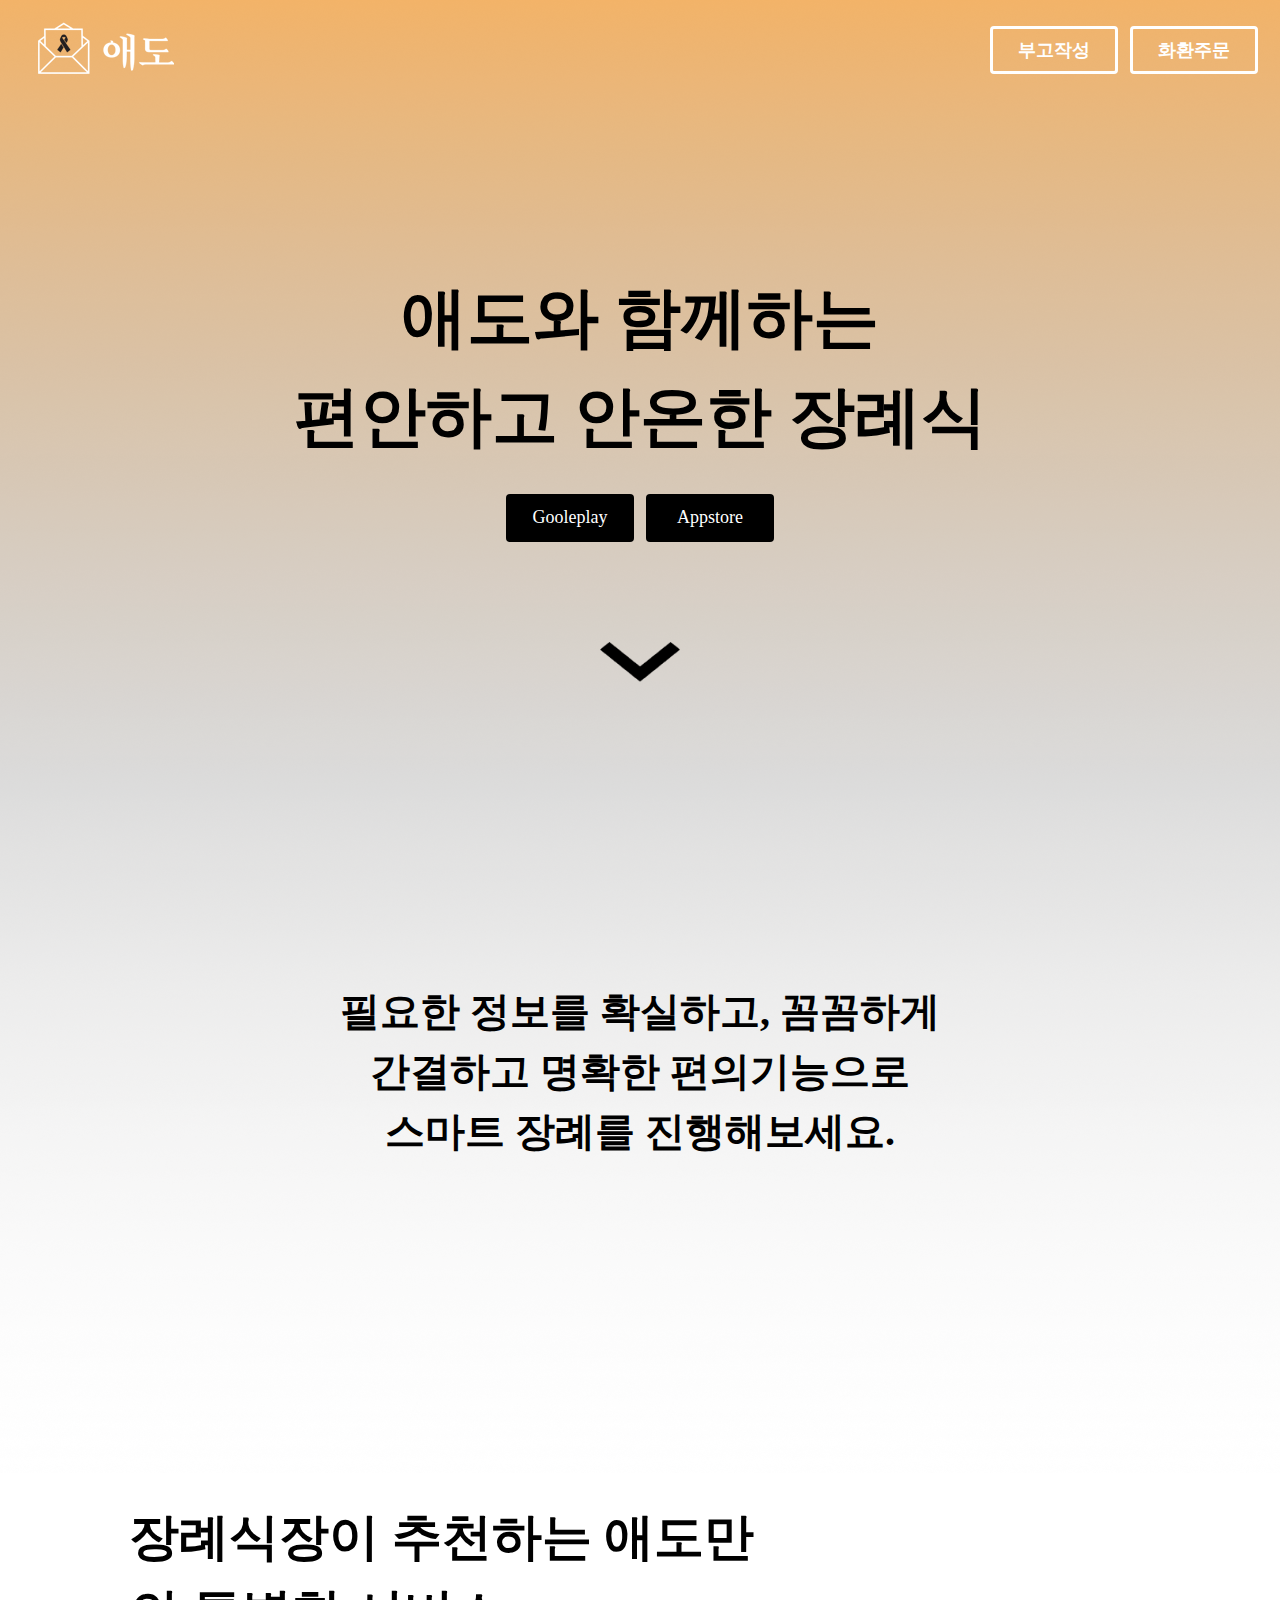
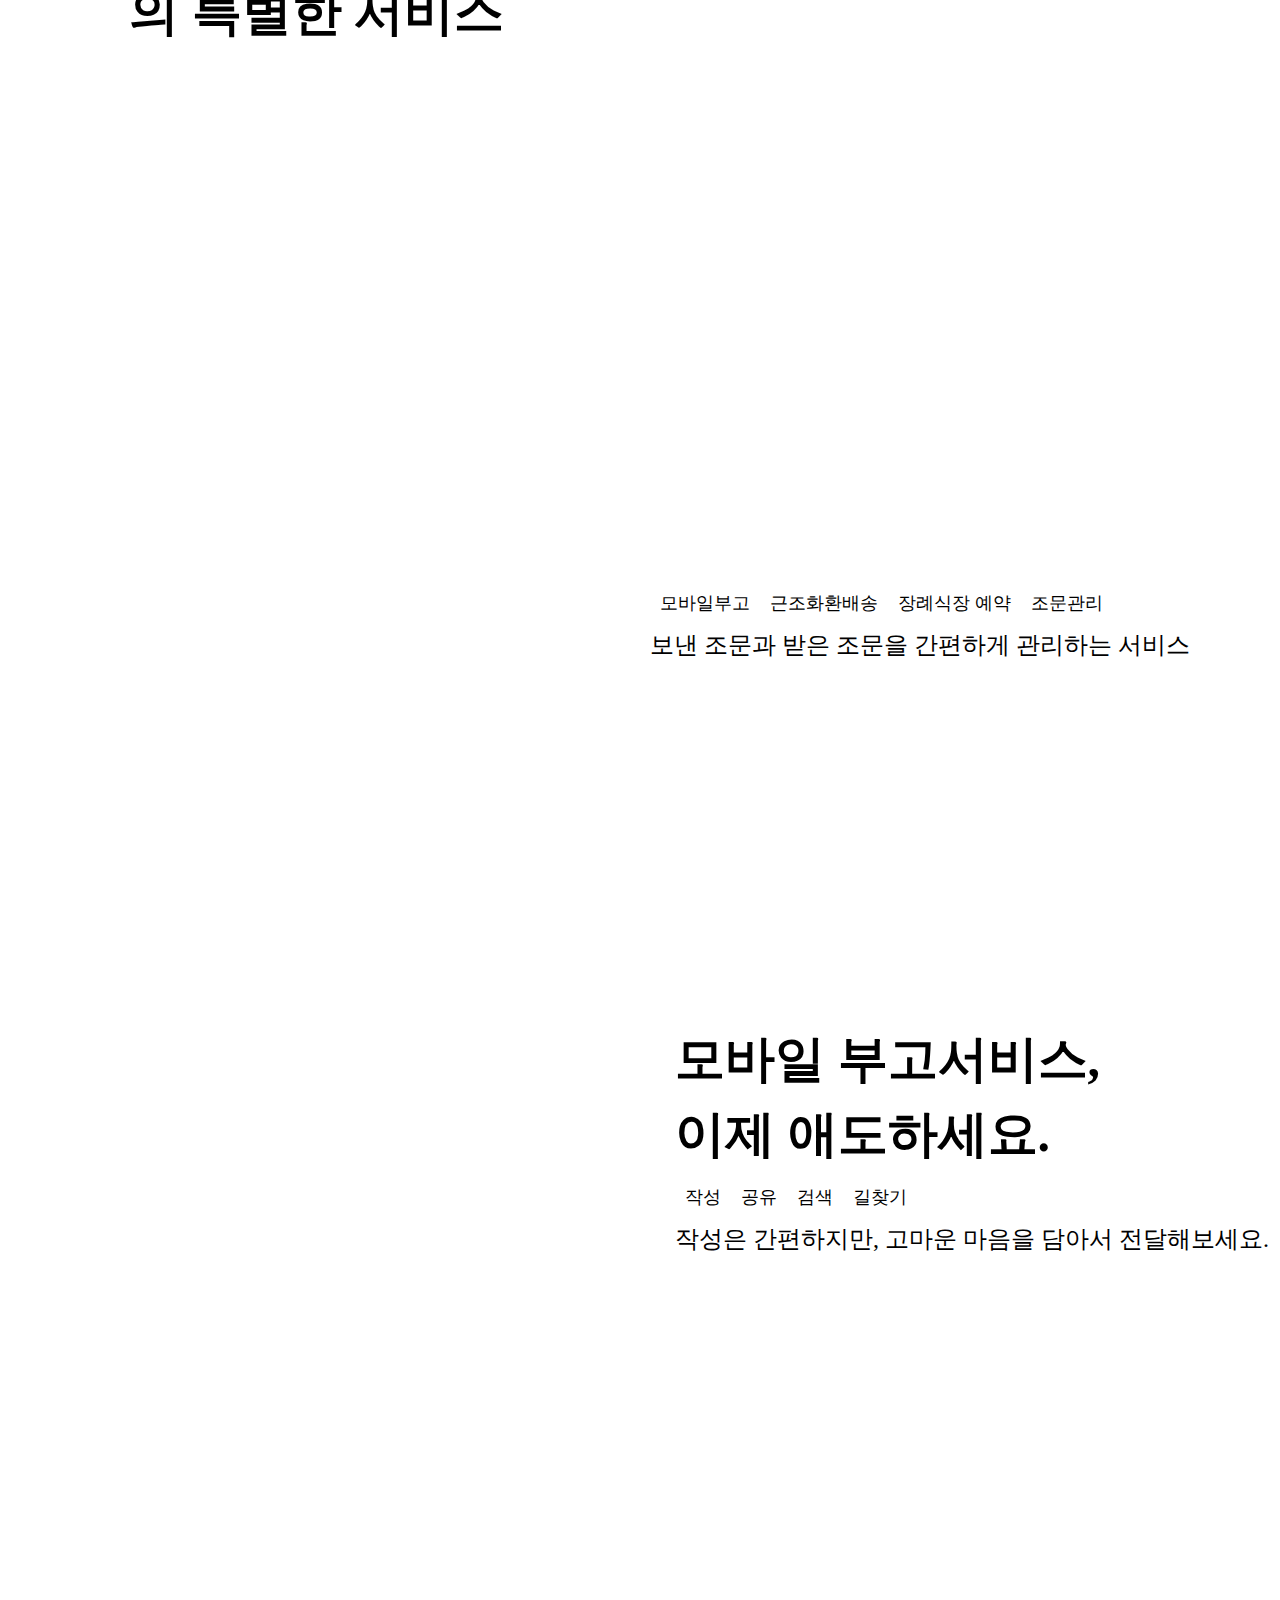
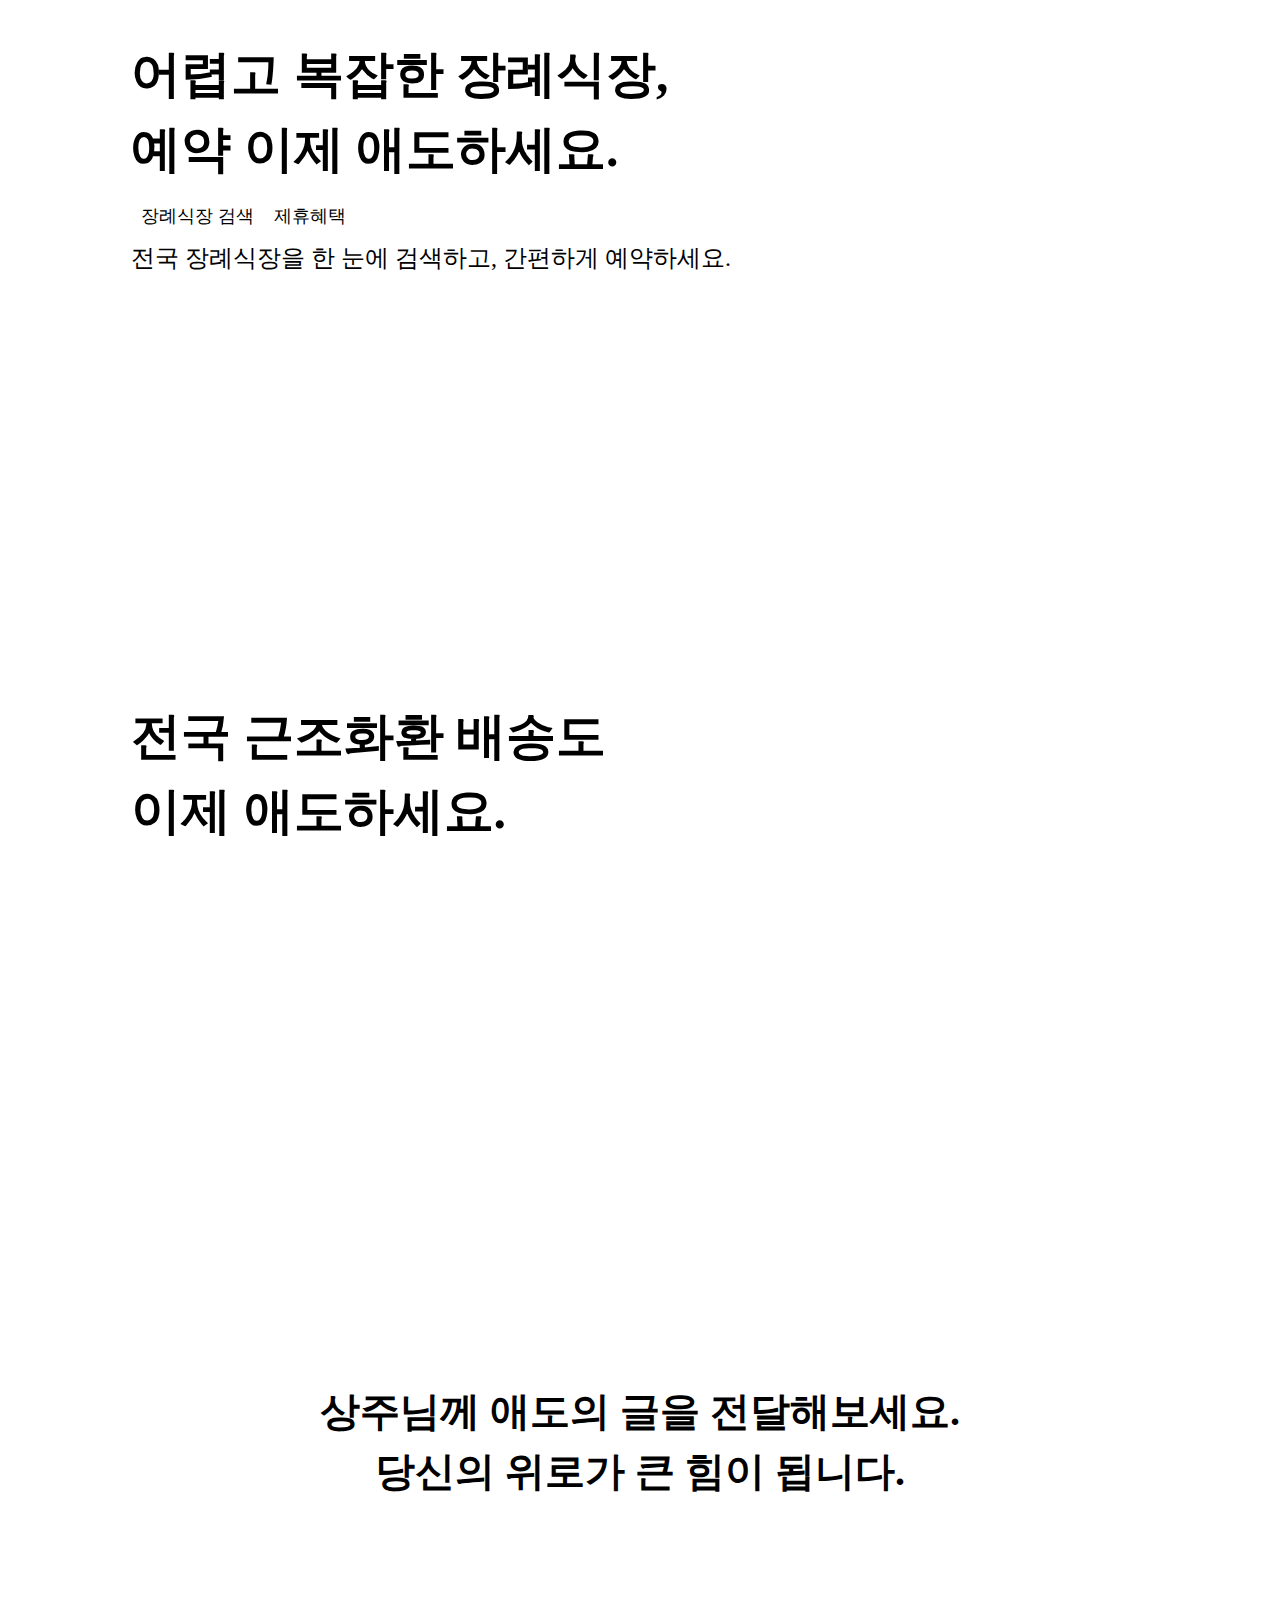
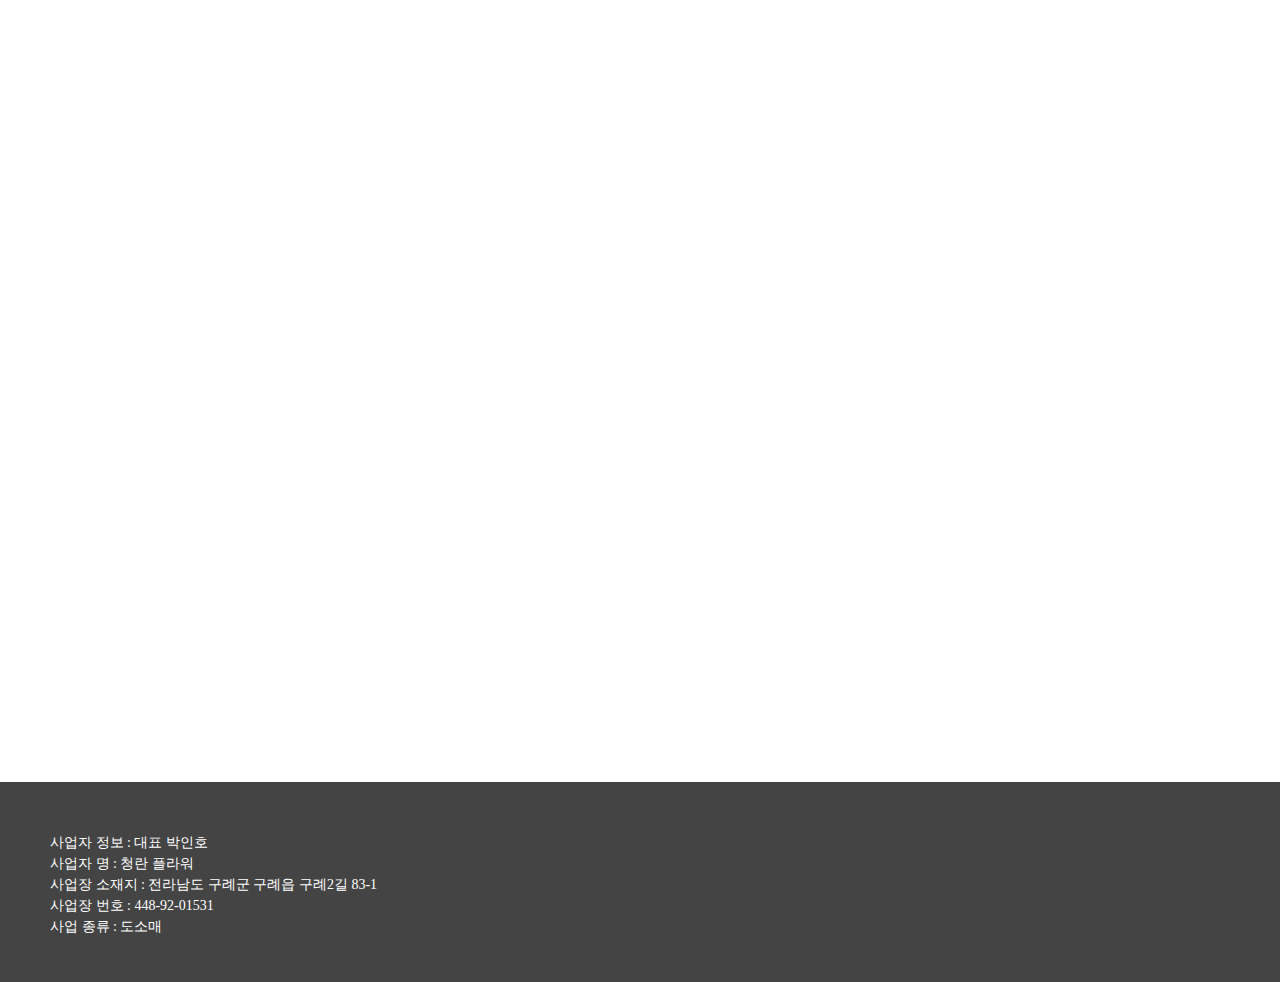
==== 참고/index.html @ 41c5c77c "참고 문서 첨부" ====
<!DOCTYPE html>
<html lang="en">
<head>
    <meta charset="UTF-8">
    <meta http-equiv="X-UA-Compatible" content="IE=edge">
    <meta name="viewport" content="width=device-width, initial-scale=1.0">
    <title>애도</title>
    <link rel="stylesheet" href="./folder/lib/setup.css">
    <style>
        body{
            background-image: url(./folder/img/1bg.png);
            background-repeat: no-repeat;
        }
        
        header{
            height: 100px;
            margin: 8px 16px 0px;
            line-height: 40px;
        }
        header #logo{
            float: left;
        }
        header #logo h1{
            font-size: 0px;
			background-image: url(./folder/img/logo.png);
			background-size: 146px 68px;
			background-repeat: no-repeat;
			background-position: center;
			display: inline-block;
			width: 180px;
			height: 80px;
        }

        header nav{
        float: right;  
        margin-top: 18px;  
        }
        header nav ul{}
        header nav ul li{
            width: 128px;
            height: 48px;
            margin: 0px 6px;
            padding: 8px;
            border: 3px solid #FFFFFF;
            border-radius: 4px;
            box-sizing: border-box;
        }
        header nav ul li a{
            color: #FFFFFF;
            font-weight: bold;
            font-size: 18px;
        }
        main{
           
        }
        main .page1{
            margin-top: 160px;
        }
        main .page1 p{
           font-size: 66px; 
           font-weight: bold;
           text-align: center;
        }
        main .page1 .box{
          margin-top: 28px;  
        }
        main .page1 .box ul > li{
            width: 128px;
            height: 48px;
            margin: 0px 6px;
            padding: 10px;
            border-radius: 4px;
            box-sizing: border-box;  
            background-color: black;
        }
        main .page1 .box ul > li > a{
            color: #FFFFFF;
            font-size: 18px;
        }
        main .page1 .arrow_icon{
            text-align: center; 
            width: 100px;
            height: 40px;
            background-image: url(./folder/img/arrow_icon.png);
			background-size: 80px 40px;
			background-repeat: no-repeat;
			background-position: center;
			display: inline-block;
            margin: 100px 0px;
        }
        
        main .page2{
           font-size: 40px; 
           text-align: center;
           height: 50vh; 
           margin-top: 200px; 
           font-weight: 600;
        }

        main .page3{
            height: 1000px;
        }
        main .page3 .intro{
          position: absolute;
          width: 632px;
          height: 177px;
          left: 129px;
          font-weight: 600;
          font-size: 50px;
          top: 1500px;
          text-align: left;
          
        }
        main .page3 .service{
            position: absolute;
            width: 707px;
            height: 145px;
            left: 650px;
            top: 2190px;
            z-index: 5;
            text-align: left;
        }
        main .page3 .service .service_nav{
            font-weight: 400;
        }
        main .page3 .service .service_nav ul > li > a{
            margin: 0px 10px;
            font-size: 18px;
        }
        main .page3 .service .ment{
            font-size: 24px;
            margin-top: 10px;
        }

        main .page4{
           font-size: 40px; 
           height: 650px; 
           font-weight: 600;  
        }
        main .page4 .intro{
          position: absolute;
          width: 476px;
          height: 154px;
          left: 675px;
          font-weight: 600;
          font-size: 50px;
          top: 2622px;
          text-align: left;
        }
        main .page4 .service{
            position: absolute;
            left: 675px;
            top: 2784px;
            text-align: left;
        }
        main .page4 .service .service_nav{
            font-weight: 400;
            
        }
        main .page4 .service .service_nav ul > li > a{
            margin: 0px 10px;
            font-size: 18px;
        }
        main .page4 .service .ment{
            font-size: 24px;
            margin-top: 10px;
            font-weight: 400;
        }
        main .page5{
           font-size: 40px; 
           height: 650px; 
           font-weight: 600;  
        }
        main .page5 .intro{
          position: absolute;
          width: 602px;
          height: 154px;
          left: 131px;
          font-weight: 600;
          font-size: 50px;
          top: 3237px;
          text-align: left;
        }
        main .page5 .service{
            position: absolute;
            left: 131px;
            top: 3403px;
            text-align: left;
        }
        main .page5 .service .service_nav{
            font-weight: 400;
        }
        main .page5 .service .service_nav ul > li > a{
            margin: 0px 10px;
            font-size: 18px;
        }
        main .page5 .service .ment{
            font-size: 24px;
            margin-top: 10px;
            font-weight: 400;
        }

        main .page6{
           font-size: 40px; 
           height: 650px; 
           font-weight: 600;  
        }
        main .page6 .intro{
          position: absolute;
          width: 602px;
          height: 154px;
          left: 131px;
          font-weight: 600;
          font-size: 50px;
          top: 3899px;
          text-align: left;
        }
        main .last{
           font-size: 40px; 
           font-weight: bold;
           text-align: center;
           height: 400px;
           margin-top: 200px;
        }
        
        main .outro{
            height: 600px;
        }
        
        footer{
            height: 200px;
            text-align: left;
            background-color: #444444;
            color: white;
            padding: 50px;
        }
    </style>
</head>
<body>
   <header>
        <a href="#" id="logo">
            <h1>애도</h1>
        </a>

        <nav>
            <ul>
                <li>
                    <a href="#">부고작성</a>
                </li>
                <li>
                    <a href="#">화환주문</a>
                </li>
            </ul>
        </nav>
    </header>
    <main>
        <div class="page1">
            <p>애도와 함께하는 <br> 편안하고 안온한 장례식</p>
            <div class="box">
                <ul>
                    <li><a href="#">Gooleplay</a></li>
                    <li><a href="#">Appstore</a></li>
                </ul>
            </div>
            <div class="arrow_icon"></div>
        </div>

        <div class="page2">
            필요한 정보를 확실하고, 꼼꼼하게 <br>
            간결하고 명확한 편의기능으로 <br>
            스마트 장례를 진행해보세요.
        </div>

        <div class="page3">
            <div class="intro">장례식장이 추천하는 애도만의 특별한 서비스</div>
            <br>
            <div class="service">
                <div class="service_nav">
                    <ul>
                        <li><a href="#">모바일부고</a></li>
                        <li><a href="#">근조화환배송</a></li>
                        <li><a href="#">장례식장 예약</a></li>
                        <li><a href="#">조문관리</a></li>
                    </ul>
                </div>
                <div class="ment">
                    보낸 조문과 받은 조문을 간편하게 관리하는 서비스
                </div>
                <img src="" alt="">
            </div>
        </div>
       
        <div class="page4">
            <img src="" alt="">
            <div class="intro">모바일 부고서비스,<br>이제 애도하세요. </div> 
            <div class="service">
                <div class="service_nav">
                    <ul>
                        <li><a href="#">작성</a></li>
                        <li><a href="#">공유</a></li>
                        <li><a href="#">검색</a></li>
                        <li><a href="#">길찾기</a></li>
                    </ul>
                </div>
                <div class="ment">
                   작성은 간편하지만, 고마운 마음을 담아서 전달해보세요. 
                </div>
            </div>
        </div>
       
        <div class="page5">
            <div class="intro">어렵고 복잡한 장례식장,<br>예약 이제 애도하세요.</div> 
            <div class="service">
                <div class="service_nav">
                    <ul>
                        <li><a href="#">장례식장 검색</a></li>
                        <li><a href="#">제휴혜택</a></li>
                    </ul>
                </div>
                <div class="ment">
                  전국 장례식장을 한 눈에 검색하고, 간편하게 예약하세요.
                </div>
            </div> 
            <img src="" alt="">
        </div>
        
        <div class="page6 ">
            <img src="" alt="">
            <div class="intro">전국 근조화환 배송도<br>이제 애도하세요.</div> 
        </div>

        <div class="last">
            상주님께 애도의 글을 전달해보세요. <br>
            당신의 위로가 큰 힘이 됩니다. <br> 
        </div>
         <div class="outro">
             <img src="" alt="">
         </div>
    </main>
    <footer>
        사업자 정보 : 대표 박인호<br>
        사업자 명 : 청란 플라워<br>
        사업장 소재지 : 전라남도 구례군 구례읍 구례2길 83-1<br>
        사업장 번호 : 448-92-01531<br>
        사업 종류 : 도소매
    </footer>
</body>
</html>
---- 참고/folder/lib/setup.css ----
*{
	padding: 0px;
	margin: 0px;
	font-size: 14px;
	line-height: 1.5;
	vertical-align: top;
	box-sizing: border-box;
	outline: 0px;
	font-family: pretendard;
/*	outline: 1px solid #444;*/
}

body{
	text-align: center;
}

ul, ol{
	list-style: none;
	font-size: 0px;
}

ul li, ol li{
	display: inline-block;
}

a{
	color:black;
	text-decoration: none;
	display: inline-block;
}

.wrap{
	width: 1200px;
	display: inline-block;
}

.flex{
	display: flex;
	justify-content: space-between;
	align-items: center;
	align-content: center;
}


.pc{
	display: inline-block !important;
}

.mobile{
	display: none !important;
}





@media only screen and (min-width:100px) and (max-width:1200px){
	
	.wrap{
		width: 100%;
		padding: 0px 15px;	
	}
	
	.pc{
		display: none !important;
	}
	
	.mobile{
		display: inline-block !important;
	}
	
	
}

@media only screen and (min-width:100px) and (max-width:1000px){

}

@media only screen and (min-width:100px) and (max-width:800px){

}

@media only screen and (min-width:100px) and (max-width:600px){

}
@import url('https://cdn.jsdelivr.net/gh/orioncactus/pretendard/dist/web/static/pretendard.css');
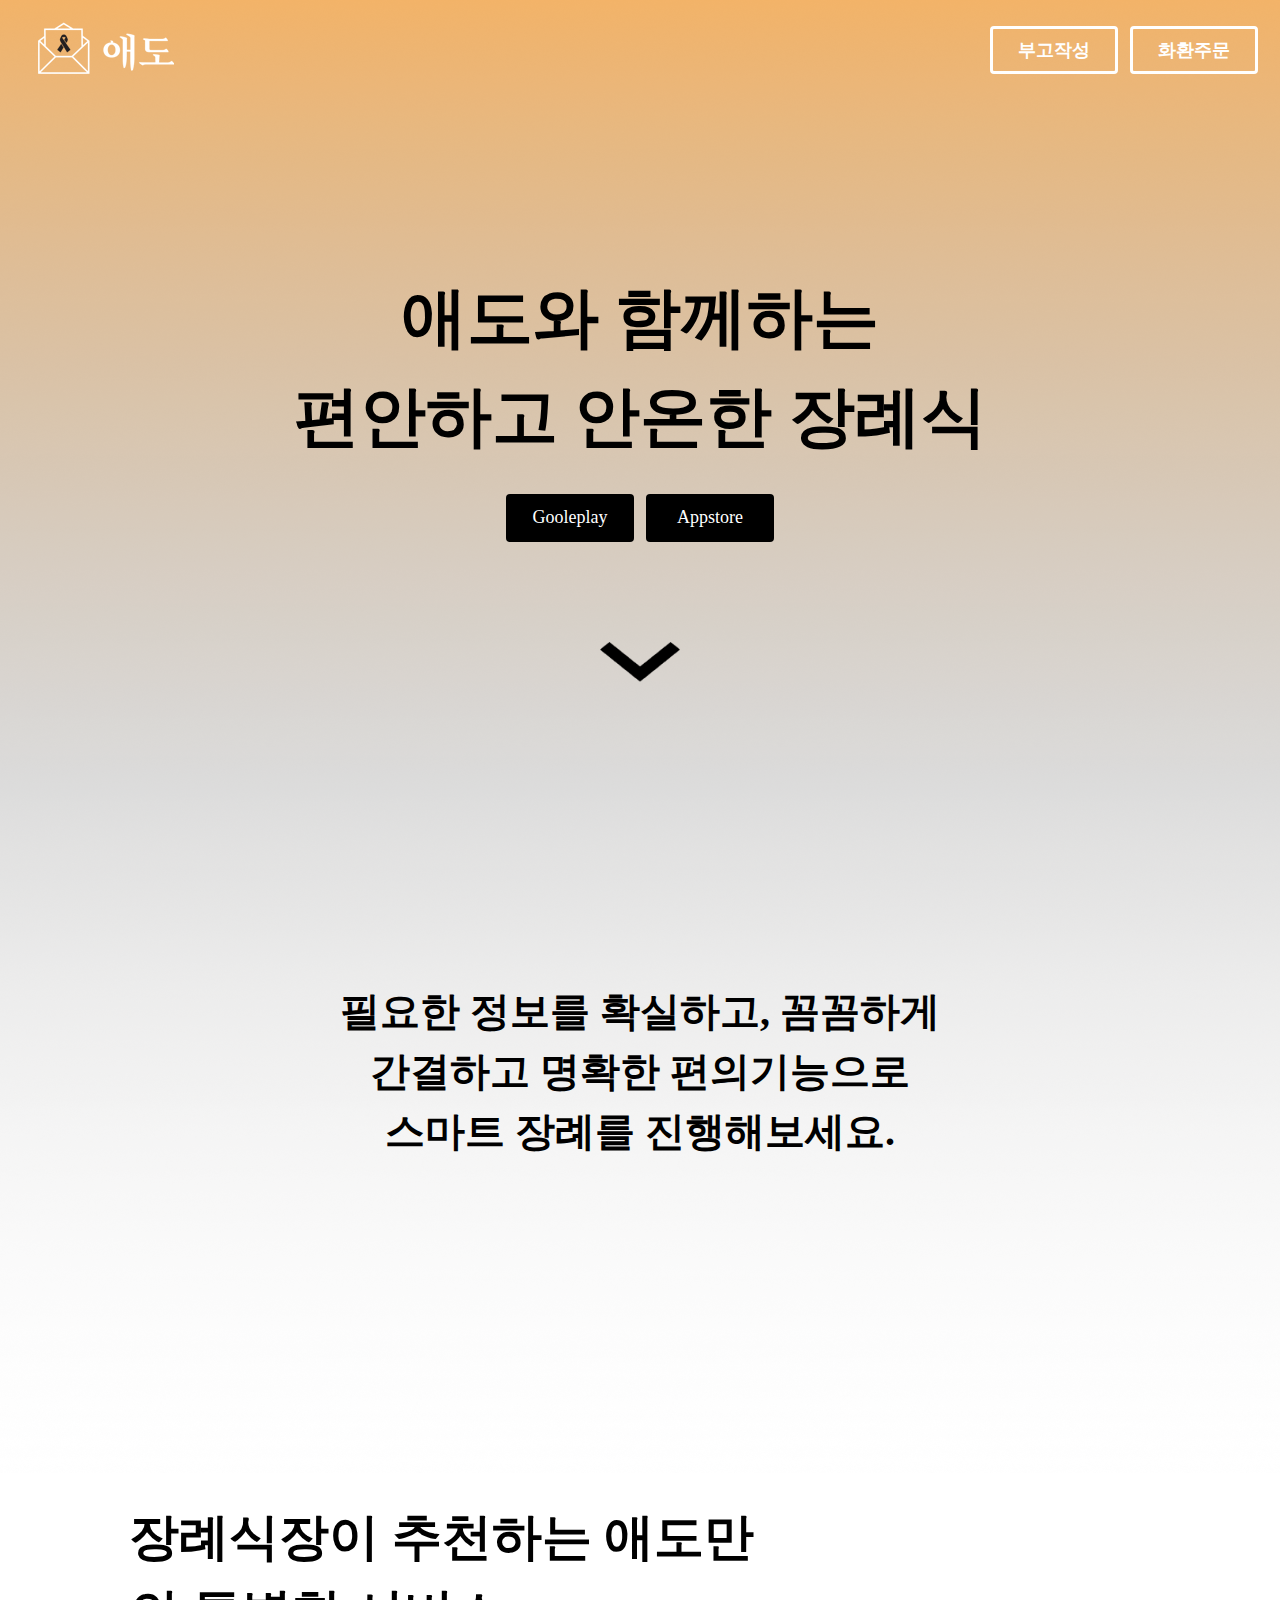
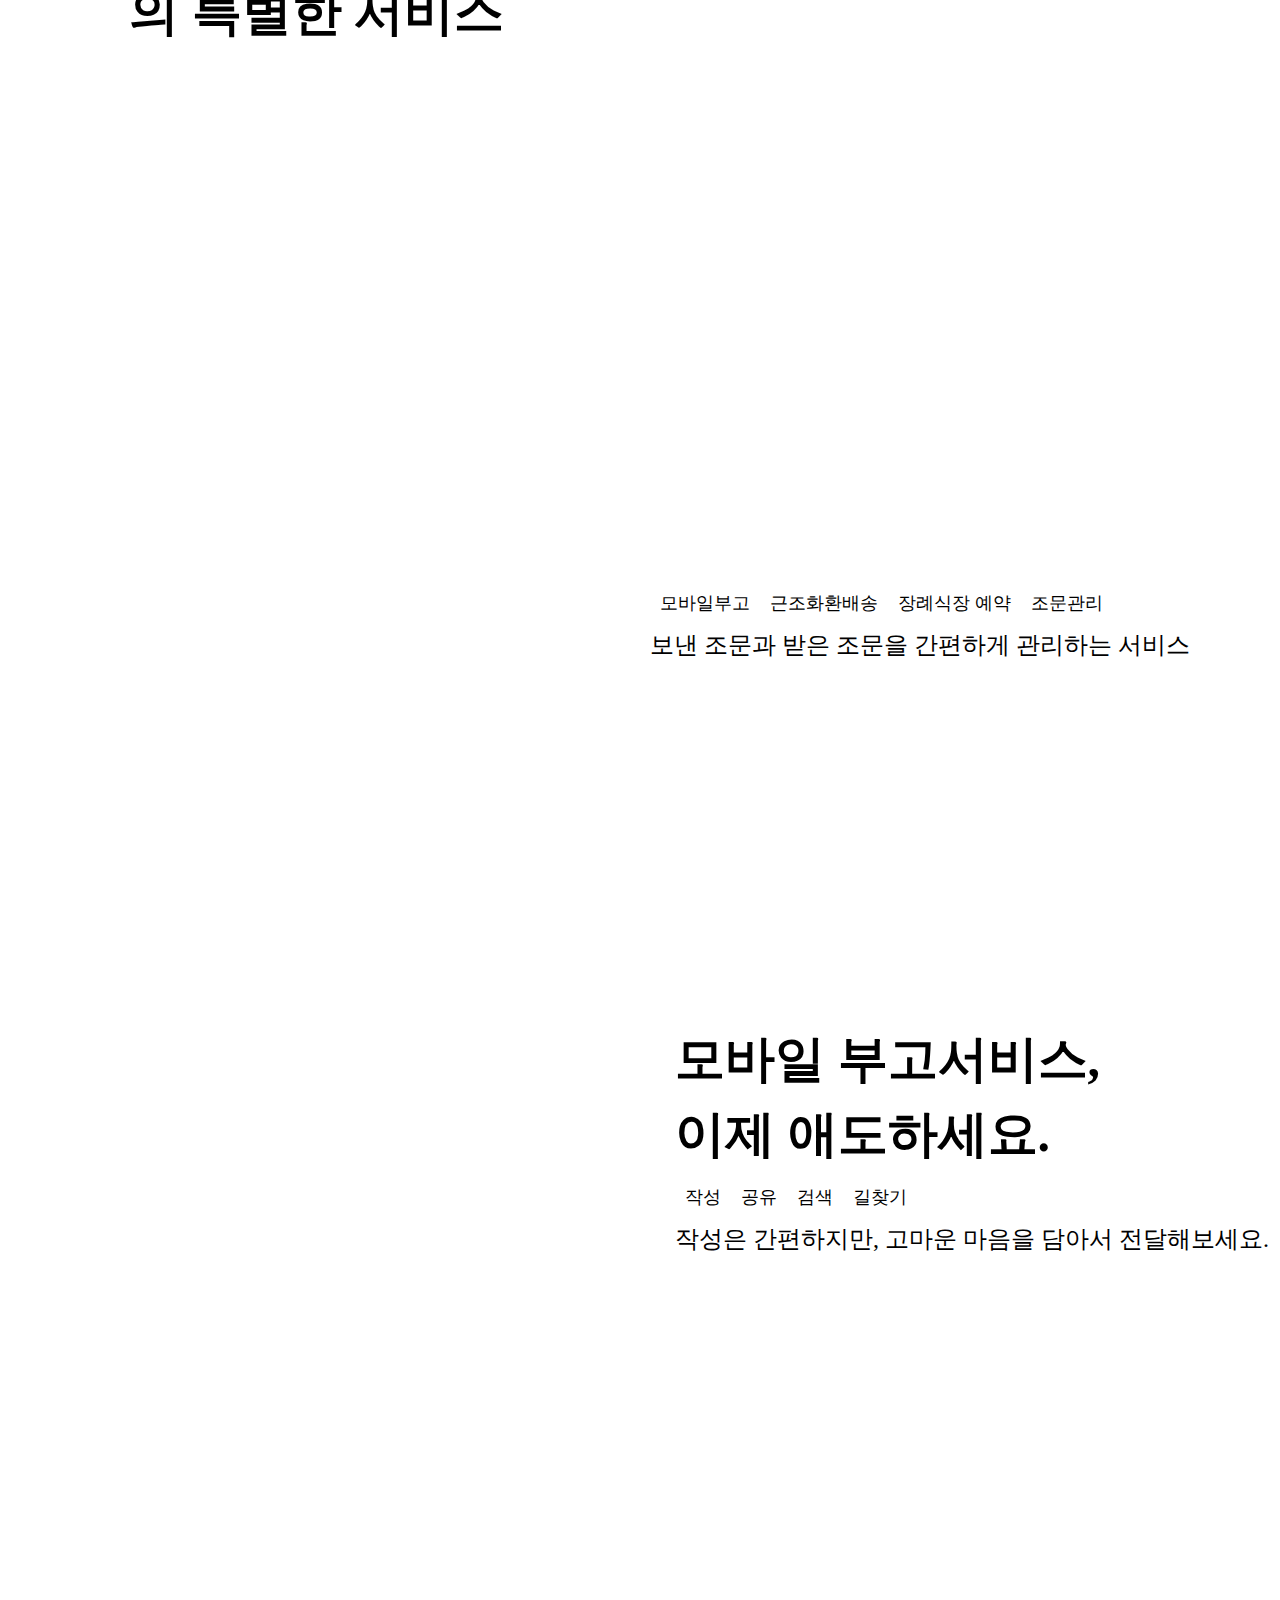
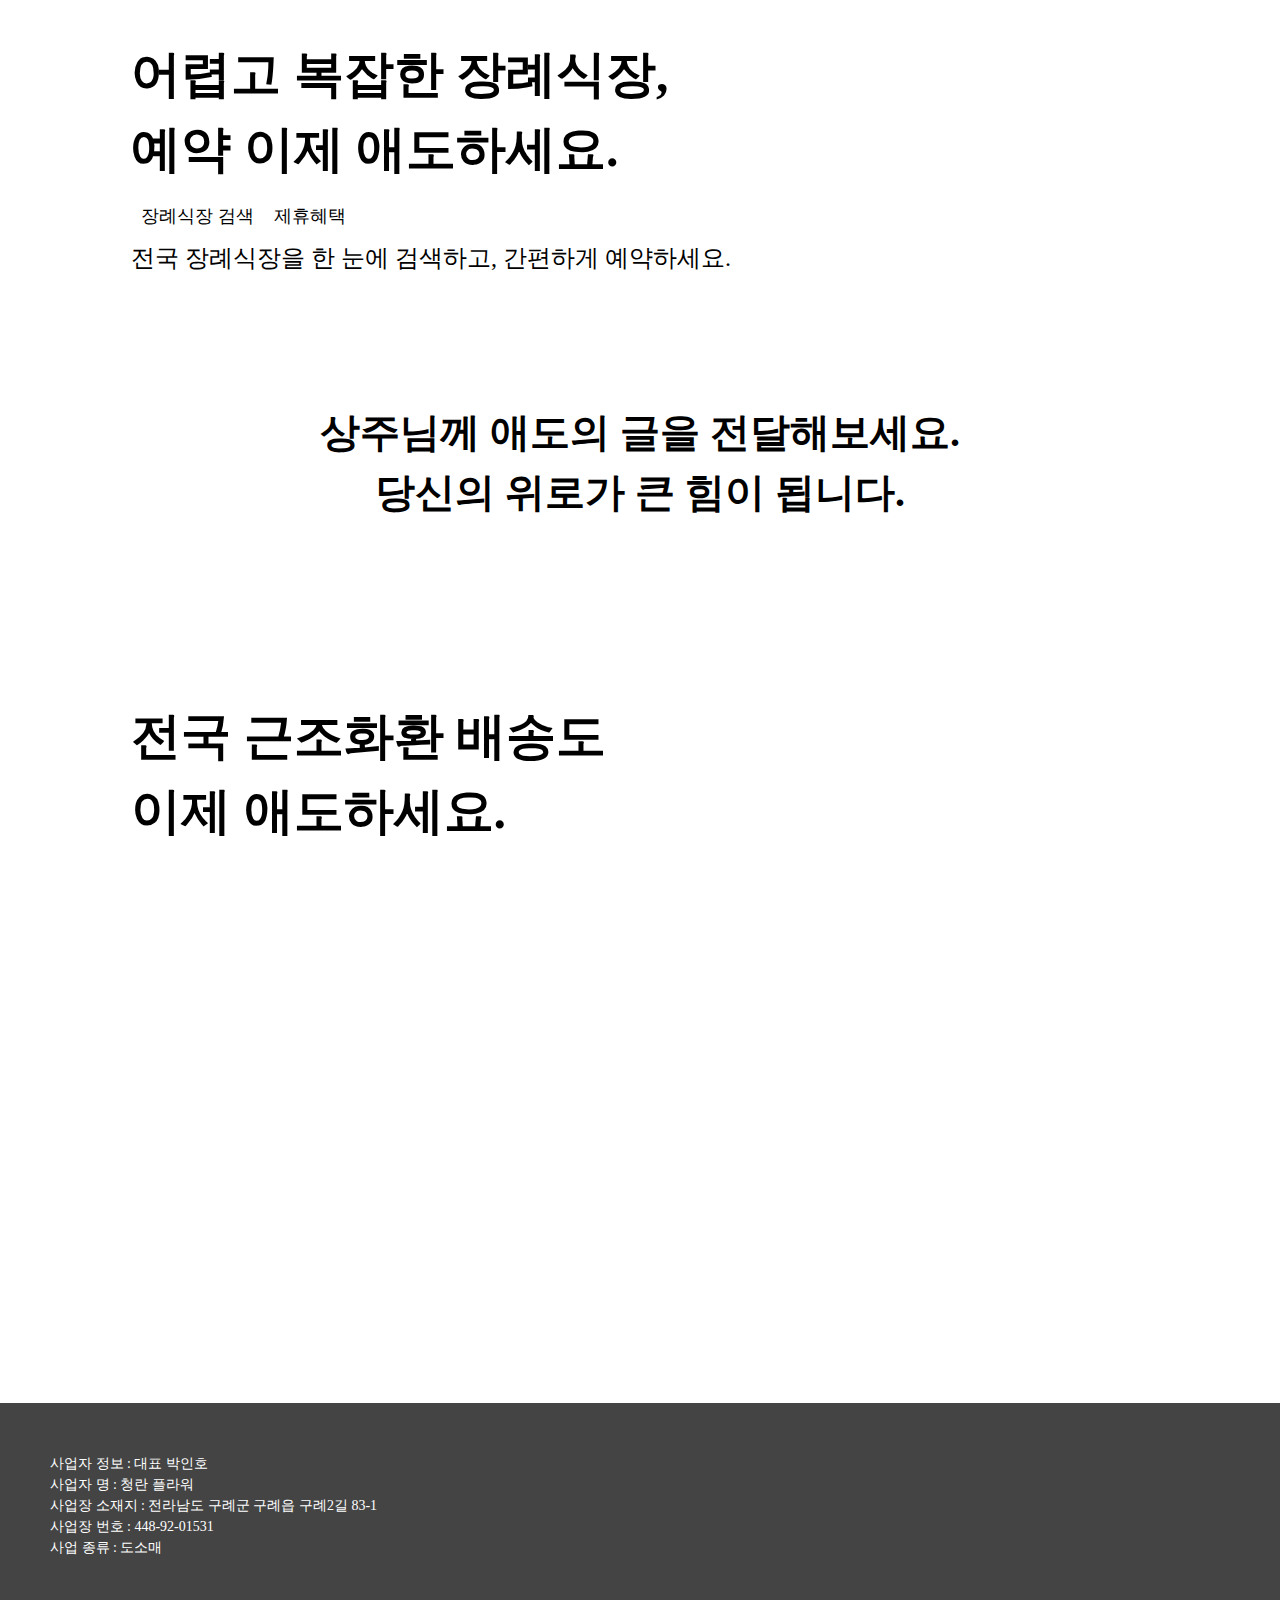
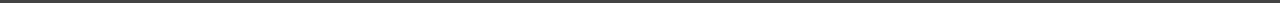
==== commit fce7b73a: "변경사항별로없음" ====
--- a/참고/index.html
+++ b/참고/index.html
@@ -95,7 +95,7 @@
            height: 50vh; 
            margin-top: 200px; 
            font-weight: 600;
-        }
+        }위원장,위원6개,간사,서기
 
         main .page3{
             height: 1000px;
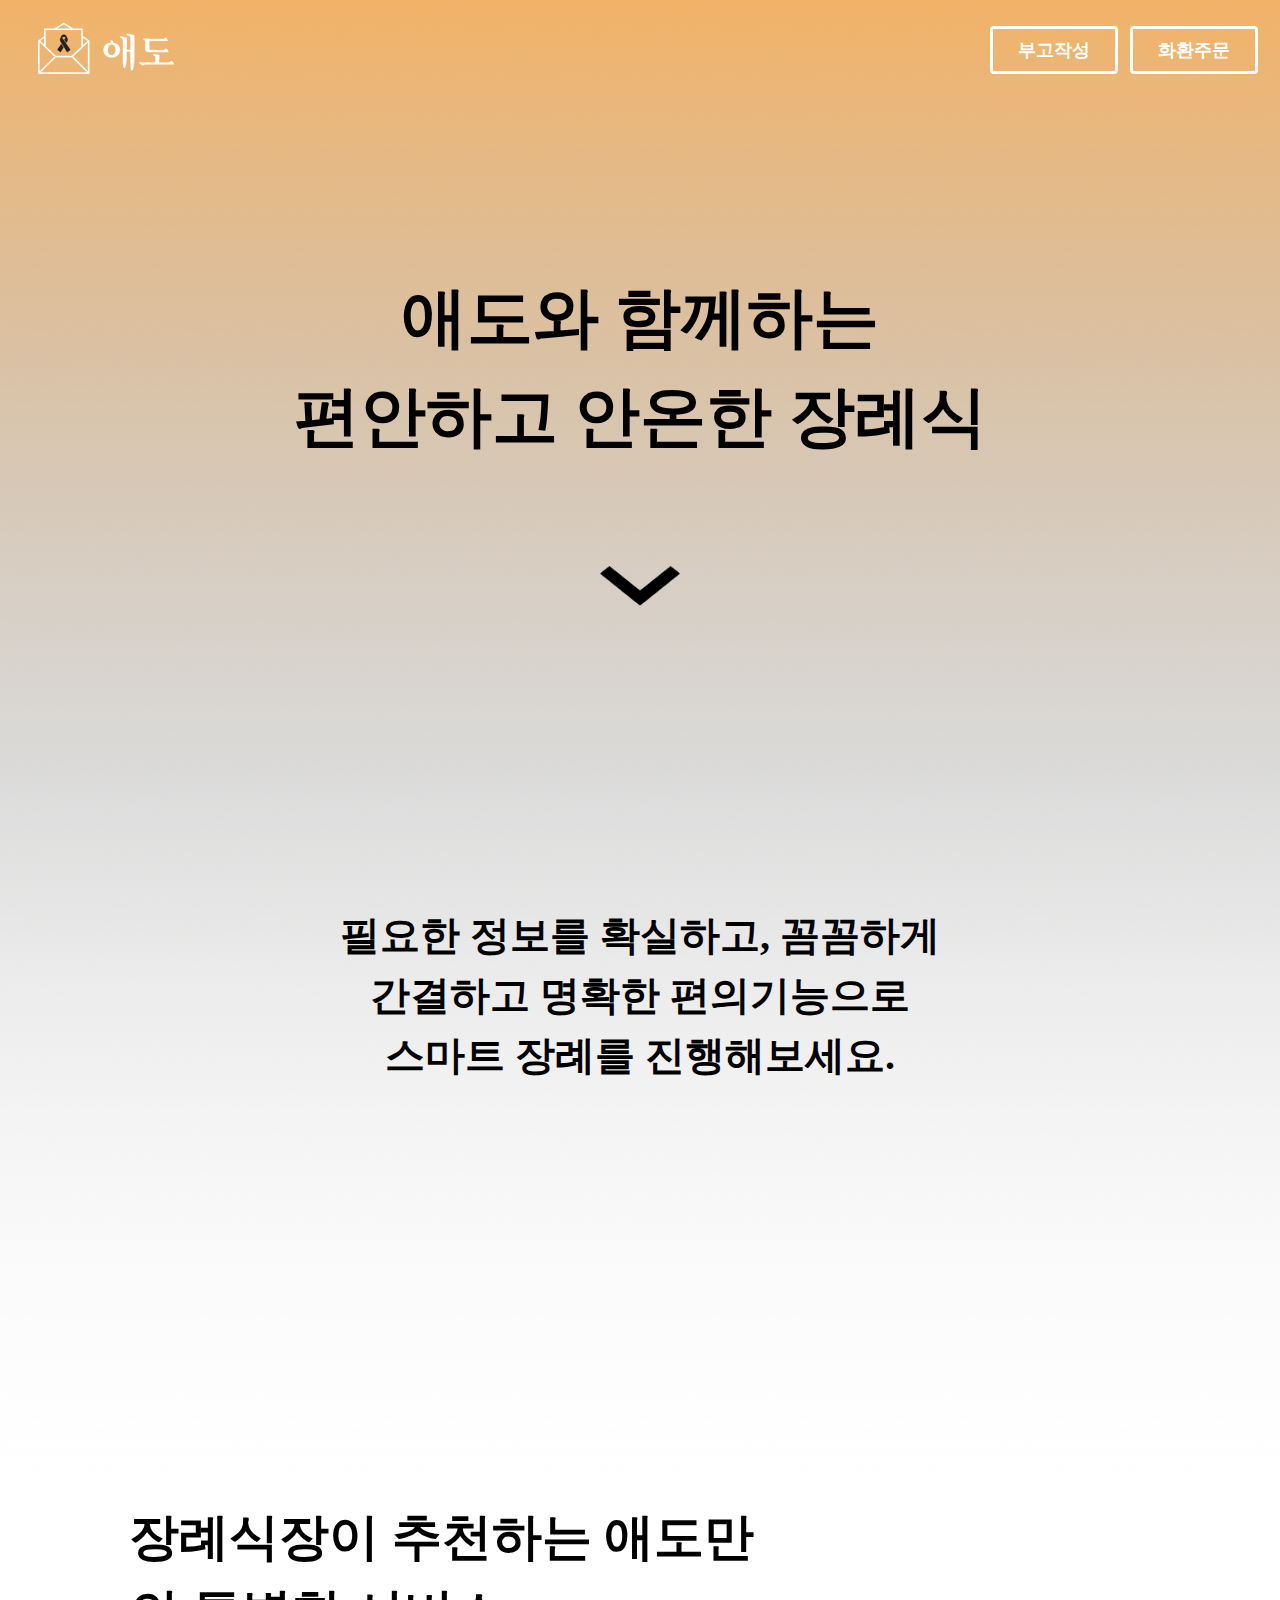
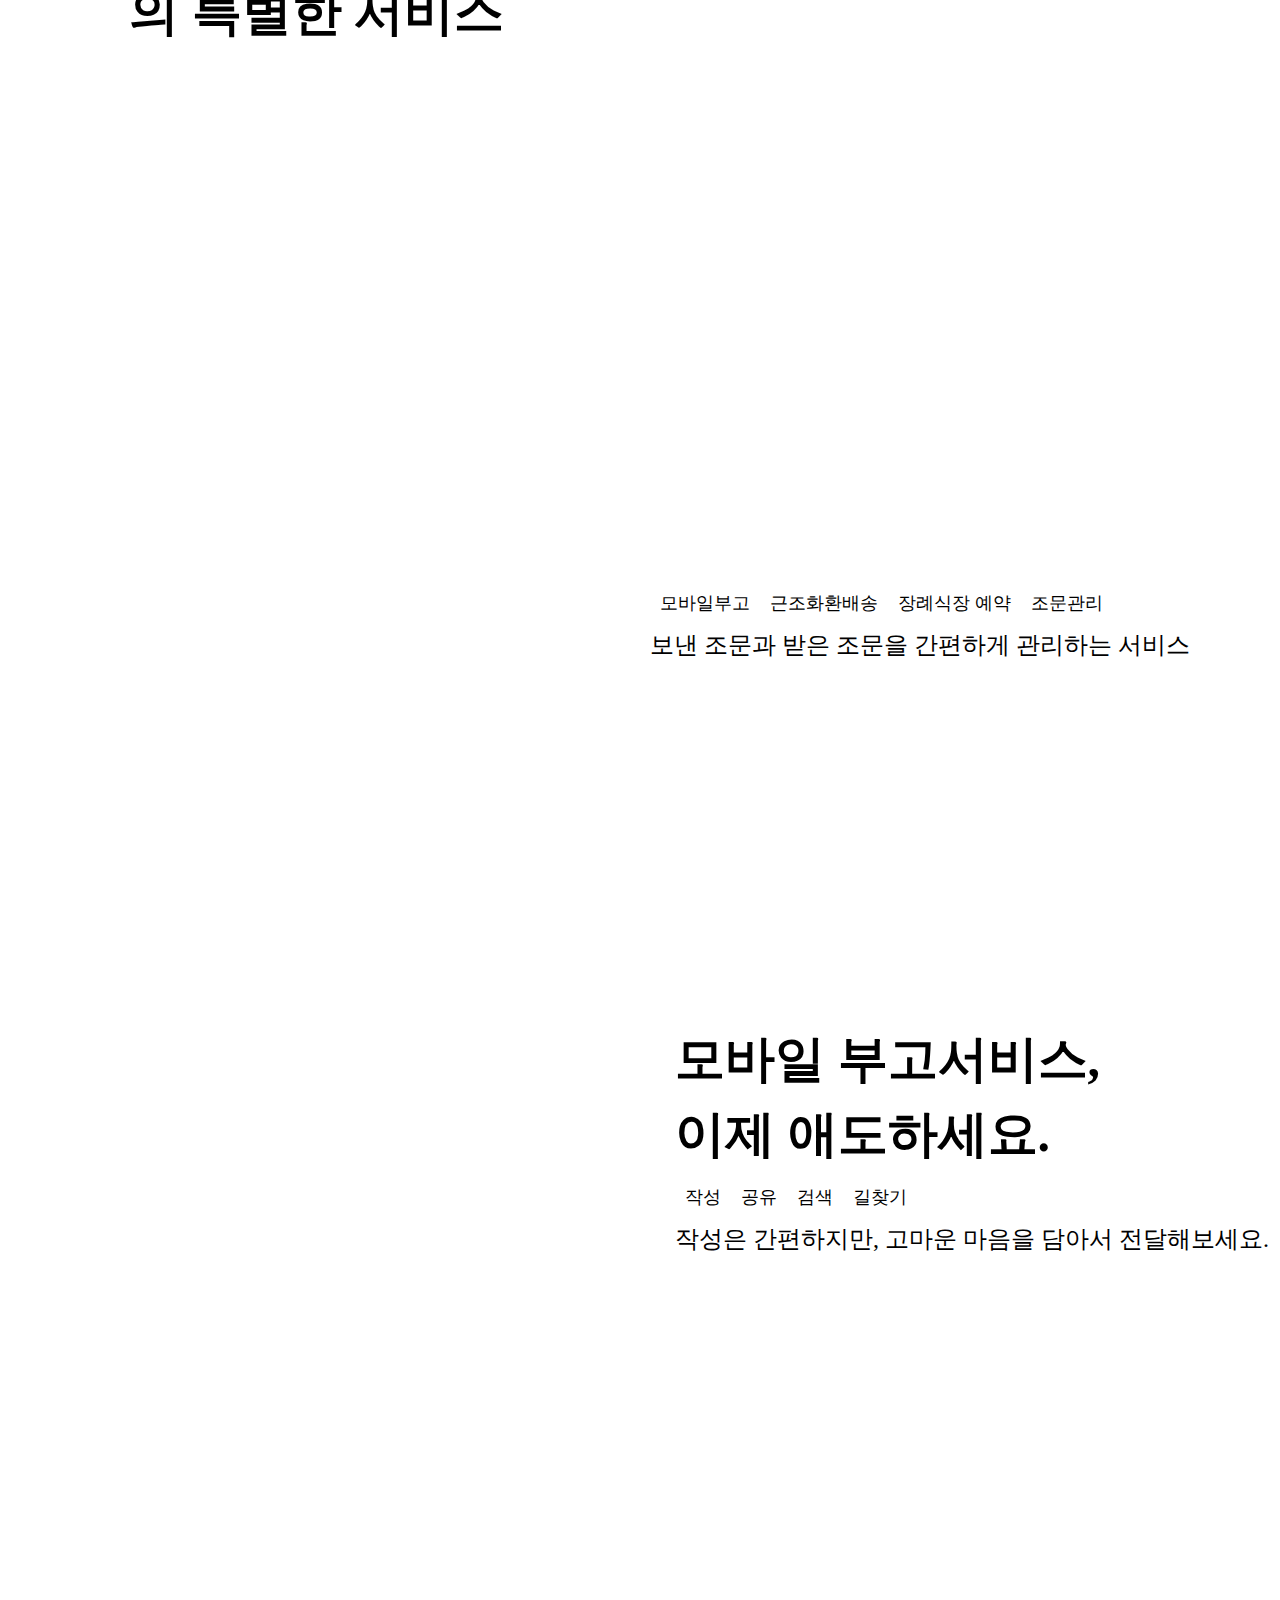
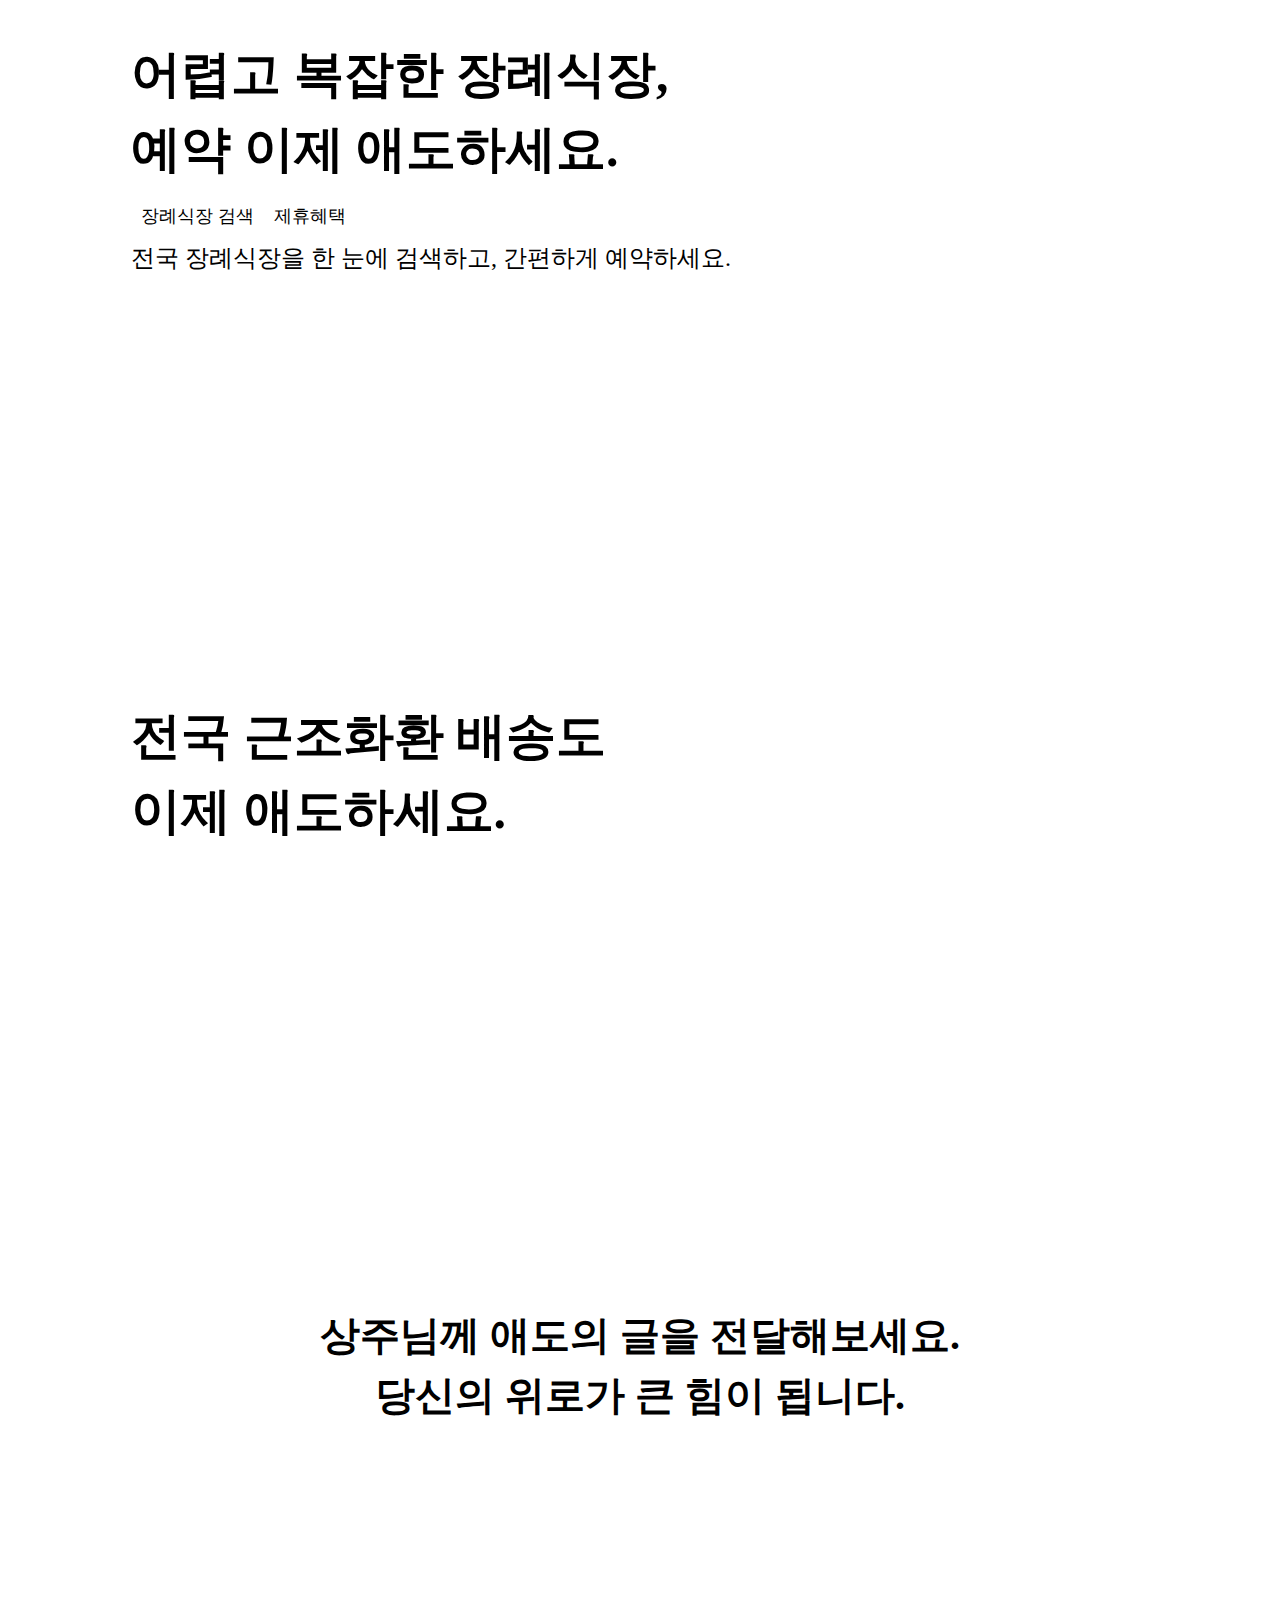
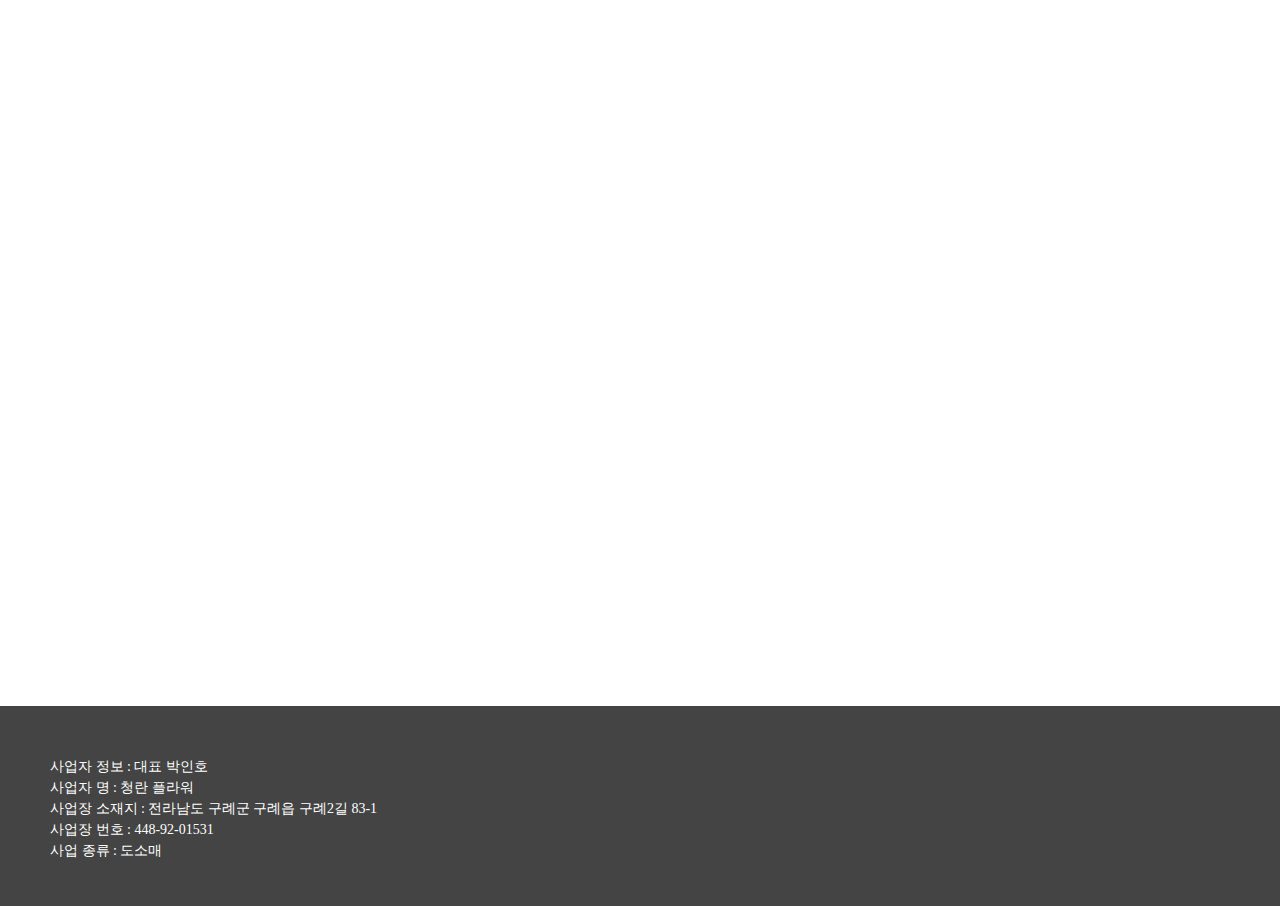
==== commit a017d068: "구도 잡기 1일차" ====
--- a/참고/index.html
+++ b/참고/index.html
@@ -95,7 +95,7 @@
            height: 50vh; 
            margin-top: 200px; 
            font-weight: 600;
-        }위원장,위원6개,간사,서기
+        }
 
         main .page3{
             height: 1000px;
@@ -256,12 +256,6 @@
     <main>
         <div class="page1">
             <p>애도와 함께하는 <br> 편안하고 안온한 장례식</p>
-            <div class="box">
-                <ul>
-                    <li><a href="#">Gooleplay</a></li>
-                    <li><a href="#">Appstore</a></li>
-                </ul>
-            </div>
             <div class="arrow_icon"></div>
         </div>
 
